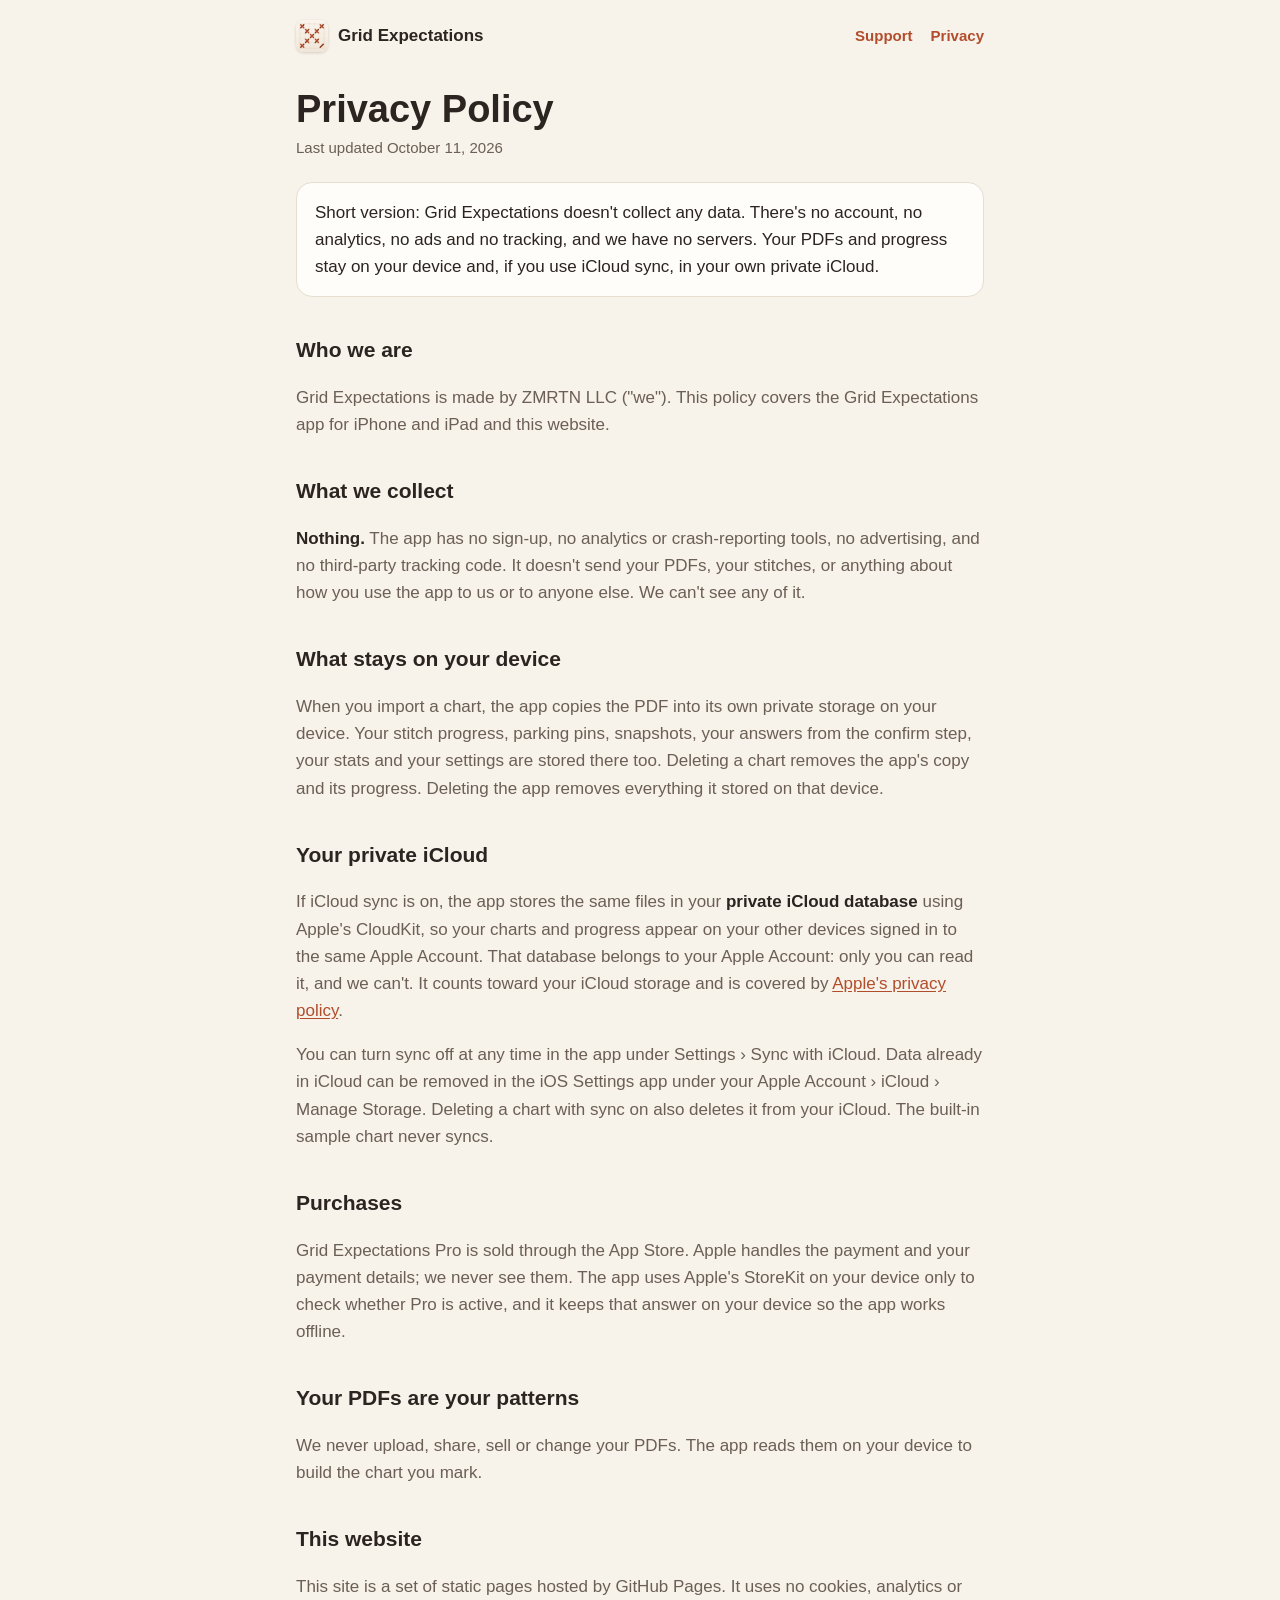
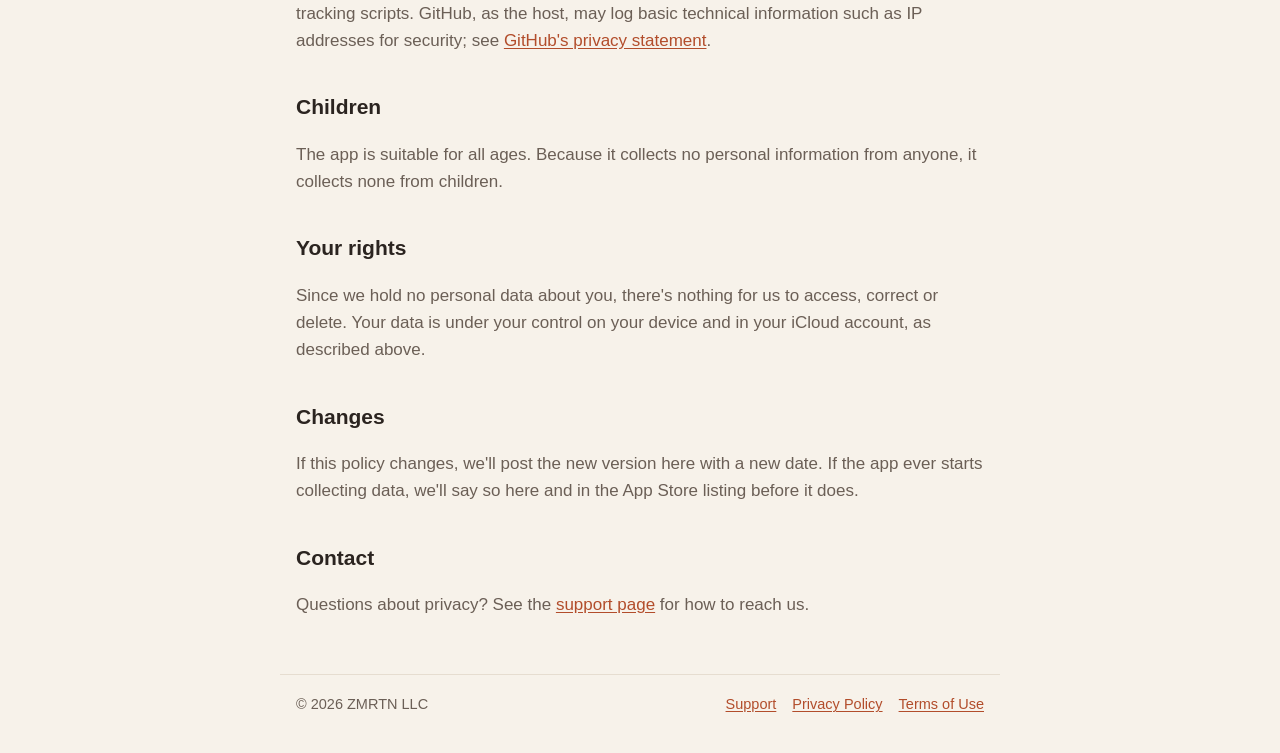
==== privacy.html @ 77635ebd "Grid Expectations website: landing, privacy policy, support/FAQ, terms Co-Authored-By: Claude Opus 5" ====
<!doctype html>
<html lang="en">
<head>
  <meta charset="utf-8">
  <meta name="viewport" content="width=device-width, initial-scale=1, viewport-fit=cover">
  <title>Grid Expectations Privacy</title>
  <meta name="description" content="Grid Expectations collects no data. Your PDFs and progress stay on your device and in your own private iCloud.">
  <link rel="icon" href="icon.svg" type="image/svg+xml">
  <link rel="apple-touch-icon" href="apple-touch-icon.png">
  <link rel="stylesheet" href="site.css">
</head>
<body>
<header class="top">
  <a class="brand" href="./"><img src="icon.svg" alt=""> Grid Expectations</a>
  <nav><a href="support.html">Support</a><a href="privacy.html" aria-current="page">Privacy</a></nav>
</header>
<main class="doc">
  <h1>Privacy Policy</h1>
  <p class="date">Last updated October 11, 2026</p>

  <p class="lead">Short version: Grid Expectations doesn't collect any data. There's no account, no analytics, no ads and no tracking, and we have no servers. Your PDFs and progress stay on your device and, if you use iCloud sync, in your own private iCloud.</p>

  <h2>Who we are</h2>
  <p>Grid Expectations is made by ZMRTN LLC ("we"). This policy covers the Grid Expectations app for iPhone and iPad and this website.</p>

  <h2>What we collect</h2>
  <p><b>Nothing.</b> The app has no sign-up, no analytics or crash-reporting tools, no advertising, and no third-party tracking code. It doesn't send your PDFs, your stitches, or anything about how you use the app to us or to anyone else. We can't see any of it.</p>

  <h2>What stays on your device</h2>
  <p>When you import a chart, the app copies the PDF into its own private storage on your device. Your stitch progress, parking pins, snapshots, your answers from the confirm step, your stats and your settings are stored there too. Deleting a chart removes the app's copy and its progress. Deleting the app removes everything it stored on that device.</p>

  <h2>Your private iCloud</h2>
  <p>If iCloud sync is on, the app stores the same files in your <b>private iCloud database</b> using Apple's CloudKit, so your charts and progress appear on your other devices signed in to the same Apple Account. That database belongs to your Apple Account: only you can read it, and we can't. It counts toward your iCloud storage and is covered by <a href="https://www.apple.com/legal/privacy/">Apple's privacy policy</a>.</p>
  <p>You can turn sync off at any time in the app under Settings &rsaquo; Sync with iCloud. Data already in iCloud can be removed in the iOS Settings app under your Apple Account &rsaquo; iCloud &rsaquo; Manage Storage. Deleting a chart with sync on also deletes it from your iCloud. The built-in sample chart never syncs.</p>

  <h2>Purchases</h2>
  <p>Grid Expectations Pro is sold through the App Store. Apple handles the payment and your payment details; we never see them. The app uses Apple's StoreKit on your device only to check whether Pro is active, and it keeps that answer on your device so the app works offline.</p>

  <h2>Your PDFs are your patterns</h2>
  <p>We never upload, share, sell or change your PDFs. The app reads them on your device to build the chart you mark.</p>

  <h2>This website</h2>
  <p>This site is a set of static pages hosted by GitHub Pages. It uses no cookies, analytics or tracking scripts. GitHub, as the host, may log basic technical information such as IP addresses for security; see <a href="https://docs.github.com/en/site-policy/privacy-policies/github-general-privacy-statement">GitHub's privacy statement</a>.</p>

  <h2>Children</h2>
  <p>The app is suitable for all ages. Because it collects no personal information from anyone, it collects none from children.</p>

  <h2>Your rights</h2>
  <p>Since we hold no personal data about you, there's nothing for us to access, correct or delete. Your data is under your control on your device and in your iCloud account, as described above.</p>

  <h2>Changes</h2>
  <p>If this policy changes, we'll post the new version here with a new date. If the app ever starts collecting data, we'll say so here and in the App Store listing before it does.</p>

  <h2>Contact</h2>
  <p>Questions about privacy? See the <a href="support.html#contact">support page</a> for how to reach us.</p>
</main>
<footer>
  <span>&copy; 2026 ZMRTN LLC</span>
  <nav><a href="support.html">Support</a><a href="privacy.html">Privacy Policy</a><a href="terms.html">Terms of Use</a></nav>
</footer>
</body>
</html>
---- site.css ----
/* Grid Expectations website. Same warm cream + terracotta look as the app; system sans-serif only. */
:root {
  --bg: #f7f2ea; --surface: #fffdf9; --line: #e6ddd0;
  --ink: #2b2420; --ink-soft: #6b5f56;
  --accent: #b24d2b; --accent-soft: #f6e2d6; --on-accent: #ffffff;
  color-scheme: light dark;
}
@media (prefers-color-scheme: dark) {
  :root {
    --bg: #161412; --surface: #221f1c; --line: #3a3530;
    --ink: #f4eee6; --ink-soft: #b9aea3;
    --accent: #e58a62; --accent-soft: #3d2a22; --on-accent: #1a1310;
  }
}
* { box-sizing: border-box; }
html { -webkit-text-size-adjust: 100%; }
body {
  margin: 0; background: var(--bg); color: var(--ink);
  font: 17px/1.6 -apple-system, BlinkMacSystemFont, "Segoe UI", Roboto, "Helvetica Neue", Arial, sans-serif;
}
h1, h2, h3, .brand { font-family: ui-rounded, -apple-system, BlinkMacSystemFont, "Segoe UI", Roboto, sans-serif; }
a { color: var(--accent); text-underline-offset: 2px; }
main, .wrap { max-width: 720px; margin: 0 auto; padding: 0 16px; }

/* Top bar */
.top { max-width: 720px; margin: 0 auto; padding: max(20px, env(safe-area-inset-top)) 16px 0; display: flex; align-items: center; justify-content: space-between; gap: 12px; flex-wrap: wrap; }
.brand { display: inline-flex; align-items: center; gap: 10px; color: var(--ink); font-weight: 700; font-size: 17px; text-decoration: none; }
.brand img { width: 32px; height: 32px; border-radius: 8px; box-shadow: 0 1px 3px rgba(60, 40, 20, .18); }
.top nav { display: flex; gap: 18px; font-size: 15px; font-weight: 600; }
.top nav a { text-decoration: none; }
.top nav a:hover { text-decoration: underline; }

/* Landing */
.hero { text-align: center; padding: 56px 0 24px; }
.hero img { width: 112px; height: 112px; border-radius: 25px; box-shadow: 0 6px 24px rgba(90, 50, 20, .18); }
.hero h1 { font-size: clamp(34px, 7vw, 48px); line-height: 1.1; margin: 22px 0 10px; letter-spacing: -.01em; }
.hero p { font-size: clamp(18px, 3.4vw, 21px); color: var(--ink-soft); margin: 0 auto; max-width: 30em; }
.badge { display: inline-block; margin-top: 26px; padding: 9px 18px; border-radius: 999px; background: var(--accent-soft); color: var(--accent); font-weight: 700; font-size: 15px; letter-spacing: .01em; }
.features { display: grid; grid-template-columns: repeat(2, minmax(0, 1fr)); gap: 14px; margin: 36px 0 12px; }
.card { background: var(--surface); border: 1px solid var(--line); border-radius: 18px; padding: 18px 18px 16px; }
.card h3 { margin: 0 0 4px; font-size: 18px; }
.card p { margin: 0; color: var(--ink-soft); font-size: 15.5px; }
.card .mark { display: inline-grid; place-items: center; width: 34px; height: 34px; border-radius: 10px; background: var(--accent-soft); color: var(--accent); font-weight: 800; margin-bottom: 10px; }
@media (max-width: 560px) { .features { grid-template-columns: 1fr; } }
.promise { margin: 28px 0 0; padding: 18px; border-radius: 18px; background: var(--accent-soft); color: var(--ink); }
.promise strong { color: var(--accent); }

/* Documents */
.doc h1 { font-size: clamp(30px, 6vw, 38px); line-height: 1.15; margin: 36px 0 4px; }
.doc h2 { font-size: 21px; margin: 36px 0 6px; }
.doc h3 { font-size: 17px; margin: 22px 0 2px; }
.doc p, .doc li { color: var(--ink-soft); }
.doc b, .doc strong { color: var(--ink); }
.date { color: var(--ink-soft); font-size: 15px; margin: 0 0 22px; }
.lead { background: var(--surface); border: 1px solid var(--line); border-radius: 16px; padding: 16px 18px; color: var(--ink) !important; }
.doc ul { padding-left: 22px; }
.placeholder { background: var(--accent-soft); color: var(--accent); border: 1px dashed var(--accent); border-radius: 6px; padding: 1px 6px; font-weight: 600; overflow-wrap: anywhere; }

footer { max-width: 720px; margin: 56px auto 0; padding: 18px 16px max(36px, env(safe-area-inset-bottom)); border-top: 1px solid var(--line); color: var(--ink-soft); font-size: 14.5px; display: flex; flex-wrap: wrap; gap: 8px 18px; justify-content: space-between; }
footer nav { display: flex; gap: 16px; flex-wrap: wrap; }
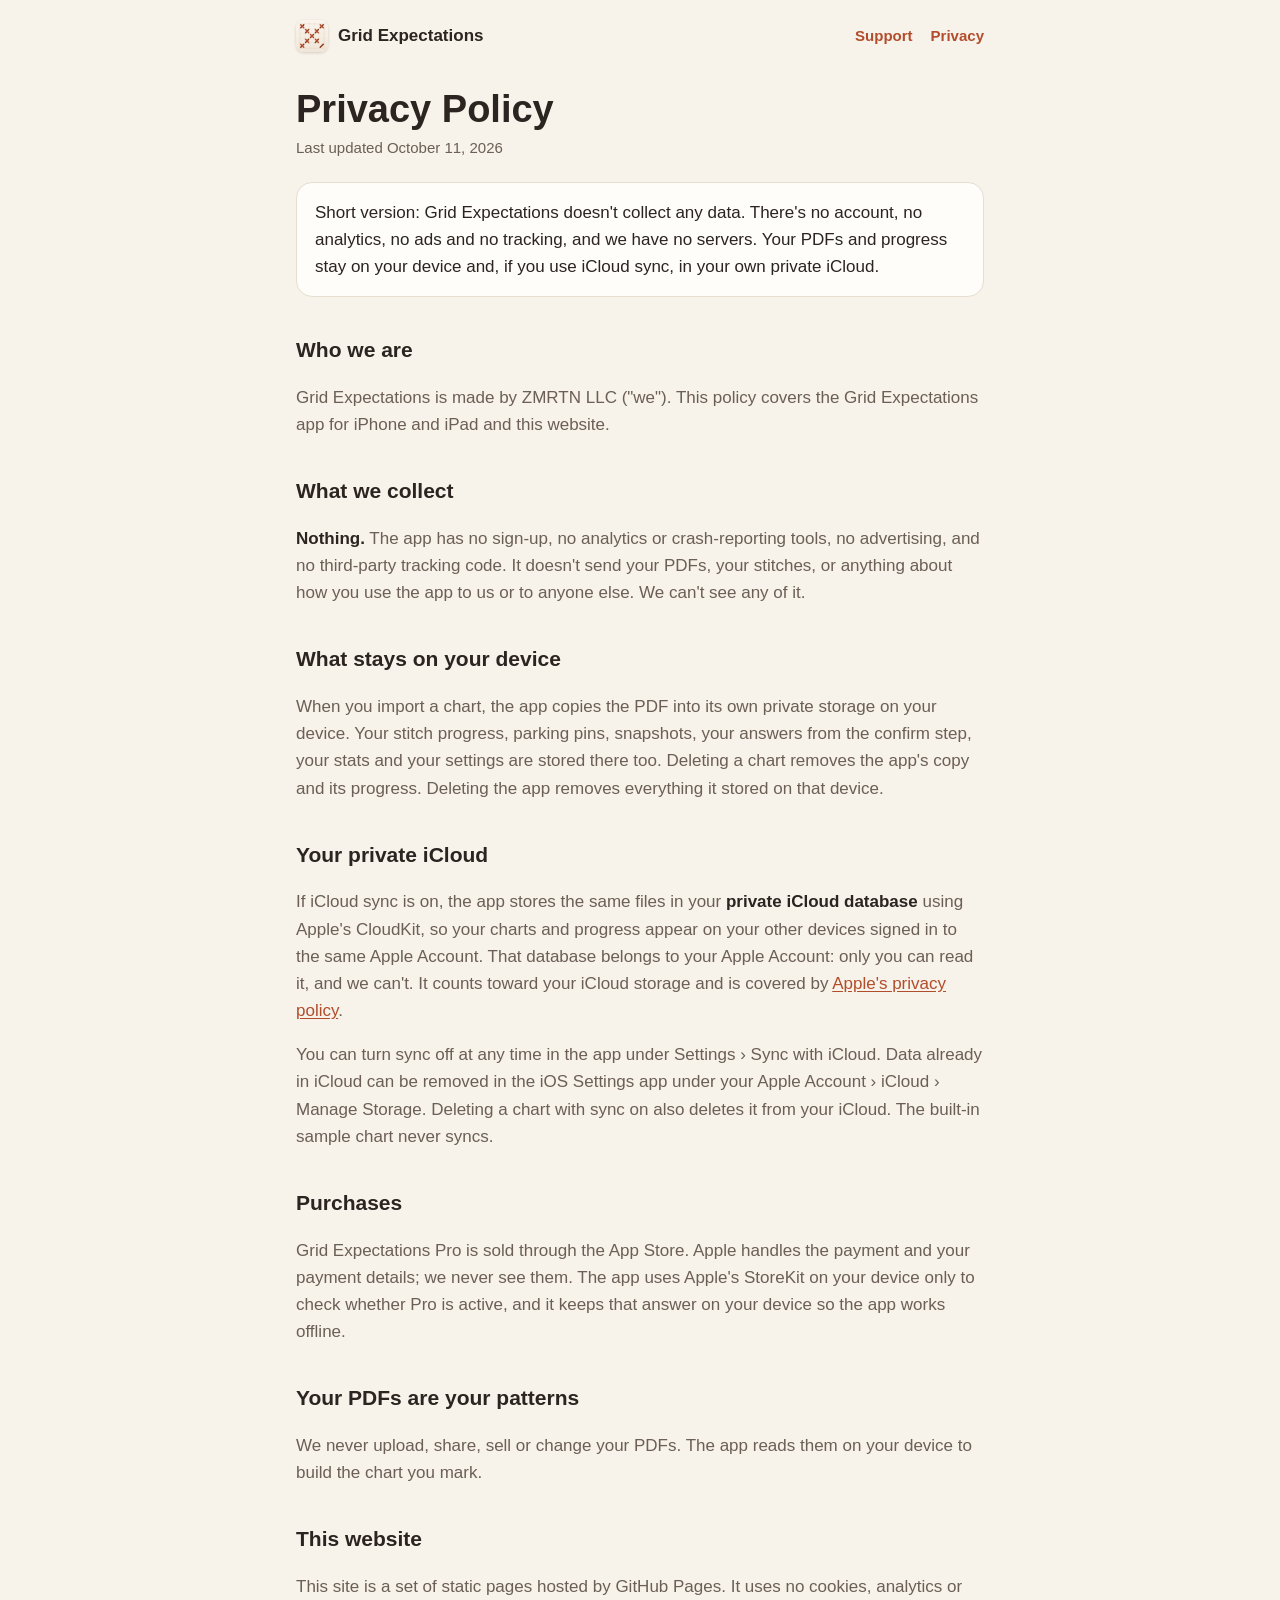
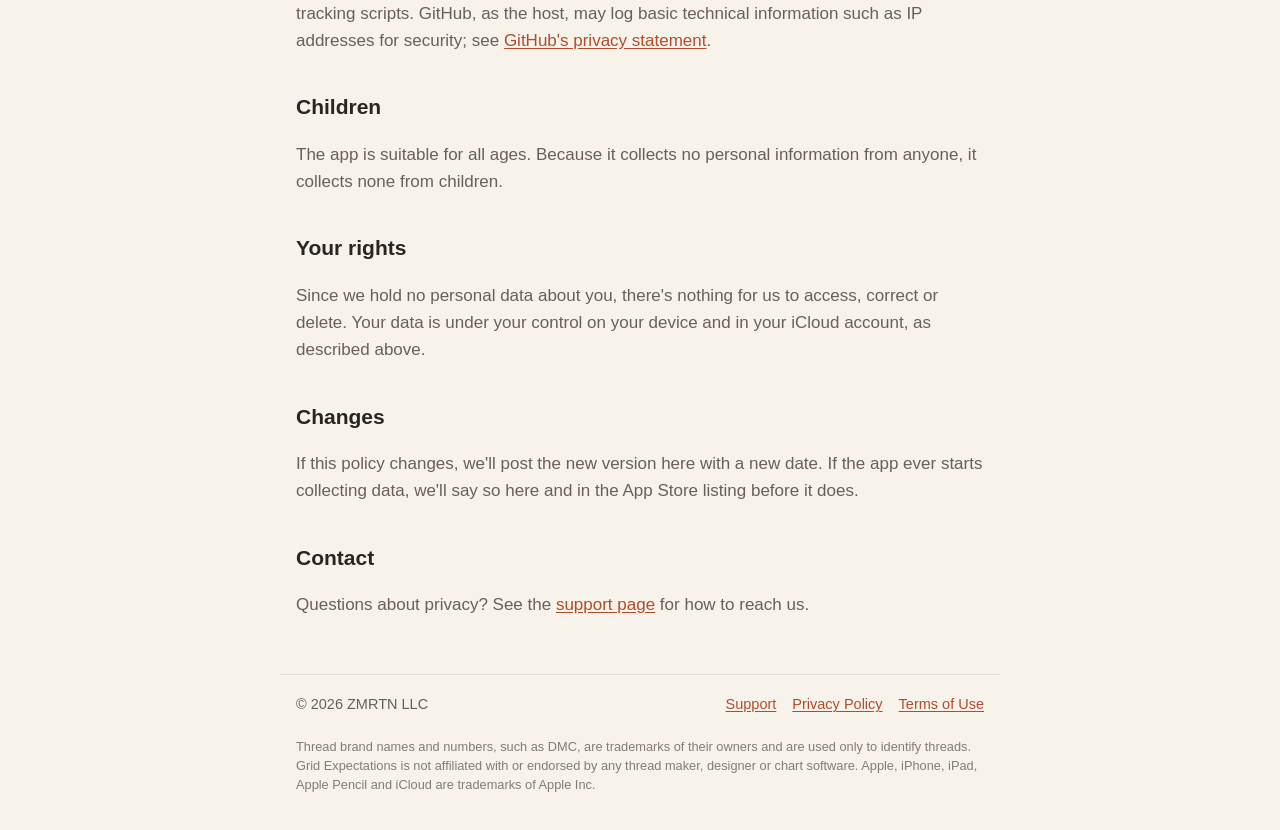
==== commit c5a3e69d: "Trademark and non-affiliation note in the footer; label wording matches the app Co-Authored-By: Clau" ====
--- a/privacy.html
+++ b/privacy.html
@@ -57,6 +57,7 @@
 <footer>
   <span>&copy; 2026 ZMRTN LLC</span>
   <nav><a href="support.html">Support</a><a href="privacy.html">Privacy Policy</a><a href="terms.html">Terms of Use</a></nav>
+<p class="legal">Thread brand names and numbers, such as DMC, are trademarks of their owners and are used only to identify threads. Grid Expectations is not affiliated with or endorsed by any thread maker, designer or chart software. Apple, iPhone, iPad, Apple Pencil and iCloud are trademarks of Apple Inc.</p>
 </footer>
 </body>
 </html>
--- a/site.css
+++ b/site.css
@@ -58,3 +58,5 @@
 
 footer { max-width: 720px; margin: 56px auto 0; padding: 18px 16px max(36px, env(safe-area-inset-bottom)); border-top: 1px solid var(--line); color: var(--ink-soft); font-size: 14.5px; display: flex; flex-wrap: wrap; gap: 8px 18px; justify-content: space-between; }
 footer nav { display: flex; gap: 16px; flex-wrap: wrap; }
+
+footer .legal { flex-basis: 100%; margin: 12px 0 0; font-size: 0.8rem; line-height: 1.5; opacity: 0.8; }
